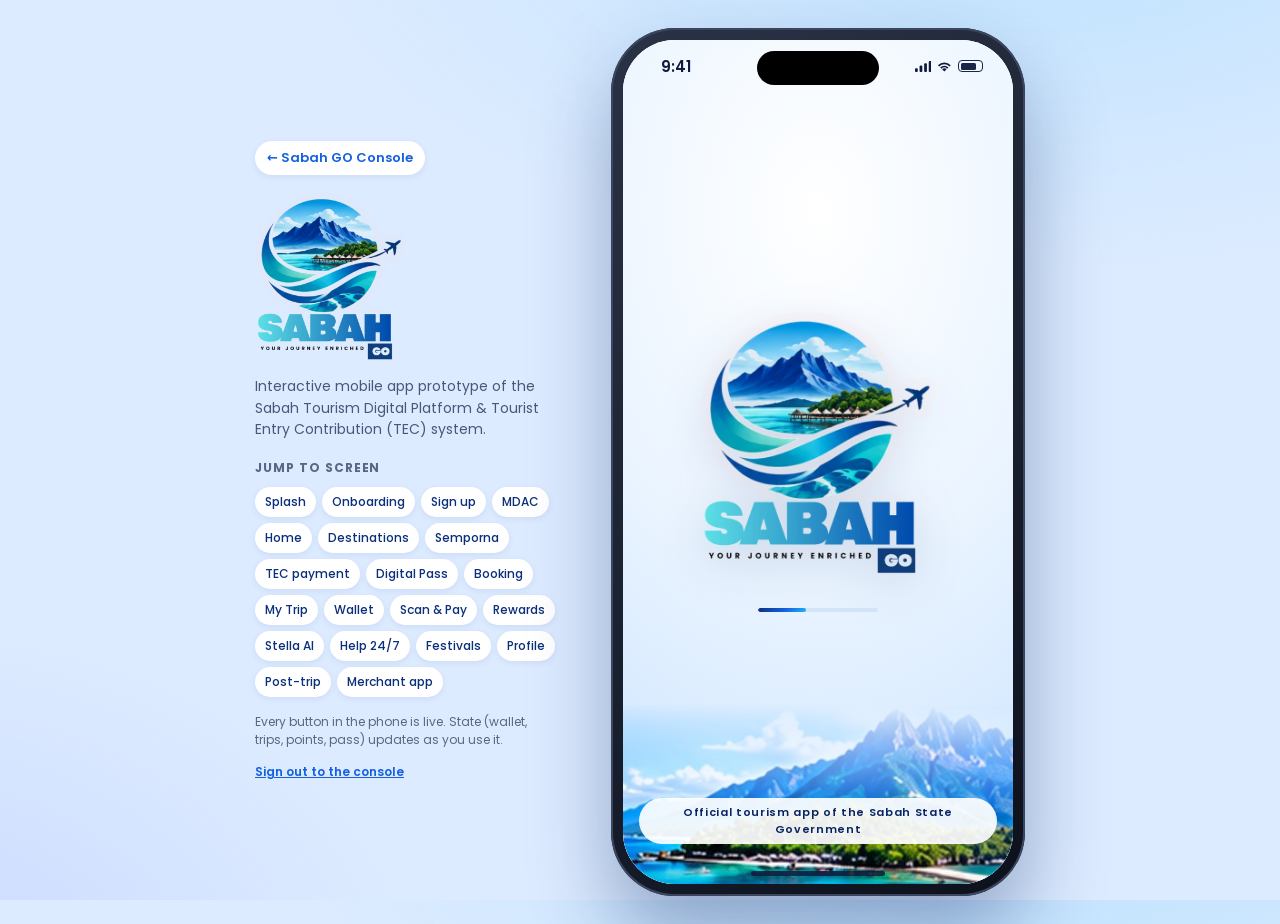
==== app/index.html @ c0ae14dd "Add Sabah GO Console as the main dashboard; visitor app becomes a sign-in - Install the government/m" ====
<!doctype html>
<html lang="en">
<head>
<meta charset="utf-8">
<meta name="viewport" content="width=device-width, initial-scale=1, viewport-fit=cover">
<link rel="icon" href="/img/logo_mark.webp">
<meta name="theme-color" content="#0B2F7A">
<title>Sabah GO</title>
<link rel="preconnect" href="https://fonts.googleapis.com">
<link rel="preconnect" href="https://fonts.gstatic.com" crossorigin>
<link href="https://fonts.googleapis.com/css2?family=Poppins:wght@400;500;600;700;800;900&display=swap" rel="stylesheet">
<link rel="stylesheet" href="/app/styles.css?v=18">
</head>
<body>
<div id="stage">
  <aside class="side">
    <a class="side-back" href="/">&larr; Sabah GO Console</a>
    <div class="side-brand">
      <img src="/img/logo.webp" alt="Sabah GO, your journey enriched">
    </div>
    <p class="side-lead">Interactive mobile app prototype of the Sabah Tourism Digital Platform &amp; Tourist Entry Contribution (TEC) system.</p>
    <h4>Jump to screen</h4>
    <div class="side-links" id="sideLinks"></div>
    <p class="side-note">Every button in the phone is live. State (wallet, trips, points, pass) updates as you use it.</p>
    <a class="side-out" href="/">Sign out to the console</a>
  </aside>
  <div class="device">
    <div class="phone" id="phone">
      <div class="statusbar" aria-hidden="true"><span class="sb-time">9:41</span><span class="island"></span><span class="sb-icons"><svg viewBox="0 0 18 12"><rect x="0" y="8" width="3" height="4" rx="1"/><rect x="5" y="5" width="3" height="7" rx="1"/><rect x="10" y="2.5" width="3" height="9.5" rx="1"/><rect x="15" y="0" width="3" height="12" rx="1"/></svg><svg viewBox="0 0 16 12"><path d="M8 11.5 5.6 9a3.4 3.4 0 0 1 4.8 0zM3.5 7a6.4 6.4 0 0 1 9 0l-1.4 1.4a4.4 4.4 0 0 0-6.2 0zM1 4.5a10 10 0 0 1 14 0l-1.4 1.4a8 8 0 0 0-11.2 0z"/></svg><span class="batt"><i></i></span></span></div>
      <div id="app"></div>
      <div id="sheetWrap" class="sheet-wrap" aria-hidden="true" onclick="if(event.target===this)closeSheet()"><div class="sheet" id="sheet" role="dialog" aria-modal="true" tabindex="-1"></div></div>
      <div id="toast" class="toast" role="status" aria-live="polite"></div>
      <div class="homebar" aria-hidden="true"></div>
    </div>
  </div>
</div>
<script src="/app/data.js?v=18"></script>
<script src="/app/app.js?v=18"></script>
</body>
</html>
---- app/styles.css ----
:root{
  --navy:#0A2463; --navy2:#0B2F7A; --blue:#1460E0; --blue2:#1E7BF2; --cyan:#22B5F0; --sky:#E8F2FF;
  --green:#17B26A; --teal:#14B8A6; --orange:#FF8A1F; --red:#F0436A; --purple:#7B4DE3; --gold:#FFC531;
  --ink:#0E1B3D; --ink2:#4A5878; --ink3:#8592AD; --line:#E3EAF5; --bg:#F3F7FD; --card:#fff;
  --sb:46px; --r:18px; --shadow:0 6px 20px rgba(16,56,140,.10); --shadow2:0 12px 30px rgba(16,56,140,.18);
  --grad:linear-gradient(135deg,#0B2F7A 0%,#1460E0 55%,#22B5F0 100%);
  --gradNavy:linear-gradient(160deg,#0A2463 0%,#0F3A92 60%,#1460E0 100%);
}
*{box-sizing:border-box;margin:0;padding:0;-webkit-tap-highlight-color:transparent}
html,body{height:100%}
body{font-family:Poppins,system-ui,-apple-system,Segoe UI,sans-serif;color:var(--ink);background:#DCEBFF;
  background-image:radial-gradient(1200px 600px at 80% -10%,#BFE3FF 0%,transparent 60%),radial-gradient(900px 600px at -10% 110%,#C9D8FF 0%,transparent 60%);
  -webkit-font-smoothing:antialiased}
button{font:inherit;color:inherit;background:none;border:0;cursor:pointer}
input,select,textarea{font:inherit;color:inherit}
img{display:block}
svg{display:block}

/* ---------- stage ---------- */
#stage{min-height:100%;display:flex;align-items:center;justify-content:center;gap:56px;padding:28px}
.side{width:300px;flex-shrink:0}
.side-brand{display:flex;align-items:center;gap:12px;margin-bottom:16px}
.side-brand img{width:70px;height:52px;object-fit:cover;border-radius:12px;mix-blend-mode:multiply}
.side-lead{font-size:14px;color:var(--ink2);line-height:1.55;margin-bottom:18px}
.side h4{font-size:12px;letter-spacing:.08em;text-transform:uppercase;color:var(--ink3);margin-bottom:10px}
.side-links{display:flex;flex-wrap:wrap;gap:6px;margin-bottom:16px}
.side-links button{font-size:12px;font-weight:500;padding:6px 10px;border-radius:99px;background:#fff;color:var(--navy2);box-shadow:0 2px 6px rgba(16,56,140,.08)}
.side-links button:hover{background:var(--blue);color:#fff}
.side-note{font-size:12px;color:var(--ink3);line-height:1.5}
.side-back{display:inline-flex;align-items:center;gap:6px;font-size:13px;font-weight:600;color:var(--blue);text-decoration:none;margin-bottom:18px;padding:7px 12px;border-radius:99px;background:#fff;box-shadow:0 2px 6px rgba(16,56,140,.08)}
.side-back:hover{background:var(--blue);color:#fff}
.side-out{display:inline-block;margin-top:14px;font-size:12px;font-weight:600;color:var(--blue)}
.device{padding:12px;border-radius:64px;background:linear-gradient(145deg,#2a3346,#0c111c);box-shadow:0 40px 80px rgba(10,36,99,.35),inset 0 0 0 2px #3b465e}
.phone{position:relative;width:390px;height:844px;border-radius:52px;overflow:hidden;background:var(--bg);isolation:isolate}
#app{position:absolute;inset:0}

/* status bar */
.statusbar{position:absolute;top:0;left:0;right:0;height:var(--sb);z-index:50;display:flex;align-items:center;justify-content:space-between;padding:6px 30px 0 38px;font-weight:600;font-size:15px;color:var(--ink);pointer-events:none;transition:color .2s}
.statusbar .island{position:absolute;left:50%;top:11px;transform:translateX(-50%);width:122px;height:34px;border-radius:20px;background:#000}
.sb-icons{display:flex;align-items:center;gap:6px}
.sb-icons svg{height:11px;width:auto;fill:currentColor}
.batt{width:25px;height:12px;border:1.5px solid currentColor;border-radius:4px;padding:1.5px;opacity:.95;position:relative}
.batt i{display:block;height:100%;width:78%;background:currentColor;border-radius:1.5px}
.phone.light-sb .statusbar{color:#fff}
.homebar{position:absolute;bottom:8px;left:50%;transform:translateX(-50%);width:134px;height:5px;border-radius:3px;background:#0E1B3D;z-index:60;pointer-events:none;opacity:.85}
.phone.light-sb.dark-bottom .homebar{background:#fff}

@media (max-width:860px){ .side{display:none} #stage{padding:0} }
@media (max-width:500px){
  :root{--sb:env(safe-area-inset-top,12px)}
  #stage{display:block;padding:0;min-height:100%}
  .device{padding:0;border-radius:0;box-shadow:none;background:none}
  .phone{width:100vw;height:100vh;height:100dvh;border-radius:0}
  .statusbar,.homebar{display:none}
}

/* ---------- screen layout ---------- */
.scr{position:absolute;inset:0;display:flex;flex-direction:column;background:var(--bg);animation:fadeIn .22s ease}
.scr.push{animation:pushIn .26s cubic-bezier(.2,.8,.2,1)}
@keyframes fadeIn{from{opacity:.4}to{opacity:1}}
@keyframes pushIn{from{transform:translateX(28px);opacity:.3}to{transform:none;opacity:1}}
.content{flex:1;overflow-y:auto;overflow-x:hidden;scrollbar-width:none;padding-bottom:28px;position:relative}
.content::-webkit-scrollbar{display:none}
.has-nav .content{padding-bottom:110px}
.has-footer .content{padding-bottom:20px}
.pad{padding:0 20px}

.hdr{display:flex;align-items:center;gap:10px;padding:calc(var(--sb) + 6px) 14px 12px;background:var(--bg);position:relative;z-index:5}
.hdr.white{background:#fff;border-bottom:1px solid var(--line)}
.hdr.dark{background:transparent;color:#fff}
.hdr-t{flex:1;text-align:center;min-width:0}
.hdr-t h1{font-size:17px;font-weight:600;white-space:nowrap;overflow:hidden;text-overflow:ellipsis}
.hdr-t p{font-size:11.5px;color:var(--ink3);margin-top:1px}
.hdr.dark .hdr-t p{color:rgba(255,255,255,.7)}
.ib{width:40px;height:40px;border-radius:14px;display:grid;place-items:center;background:#fff;box-shadow:0 2px 8px rgba(16,56,140,.08);flex-shrink:0;position:relative}
.ib svg{width:20px;height:20px}
.hdr.dark .ib,.ib.glass{background:rgba(255,255,255,.16);box-shadow:none;color:#fff;backdrop-filter:blur(8px);-webkit-backdrop-filter:blur(8px);border:1px solid rgba(255,255,255,.22)}
.ib-sp{width:40px;flex-shrink:0}
.dot-badge{position:absolute;top:8px;right:9px;width:8px;height:8px;border-radius:50%;background:var(--red);border:2px solid #fff}

/* ---------- brand ---------- */
.wm{display:inline-flex;align-items:center;gap:5px;font-weight:900;letter-spacing:-.02em;line-height:1}
.wm-s{font-size:34px;background:linear-gradient(180deg,#22B5F0 0%,#1E7BF2 55%,#1460E0 100%);-webkit-background-clip:text;background-clip:text;color:transparent}
.wm-go{font-size:19px;background:var(--navy2);color:#fff;padding:5px 6px 4px;border-radius:3px;letter-spacing:0}
.wm.sm .wm-s{font-size:24px}.wm.sm .wm-go{font-size:13px;padding:4px 5px 3px}
.wm.lg .wm-s{font-size:52px}.wm.lg .wm-go{font-size:28px;padding:7px 8px 6px}
.wm.white .wm-s{background:#fff;-webkit-background-clip:text;background-clip:text}
.wm.white .wm-go{background:#fff;color:var(--navy2)}
.wm-tag{font-size:9px;letter-spacing:.32em;font-weight:600;color:var(--navy2);margin-top:4px}
.wm.lg + .wm-tag{font-size:12px}

/* ---------- common ---------- */
.sec{margin-top:22px}
.sec-h{display:flex;align-items:center;justify-content:space-between;padding:0 20px;margin-bottom:12px}
.sec-h h2{font-size:17px;font-weight:700}
.sec-h button{font-size:13px;font-weight:600;color:var(--blue)}
.card{background:#fff;border-radius:var(--r);box-shadow:var(--shadow)}
.muted{color:var(--ink3)} .small{font-size:12px} .b{font-weight:600}
.row{display:flex;align-items:center;gap:12px}
.between{justify-content:space-between}
.hscroll{display:flex;gap:12px;overflow-x:auto;padding:4px 20px 10px;scrollbar-width:none;scroll-snap-type:x mandatory}
.hscroll::-webkit-scrollbar{display:none}
.hscroll>*{scroll-snap-align:start;flex-shrink:0}

.btn{display:inline-flex;align-items:center;justify-content:center;gap:8px;height:52px;padding:0 22px;border-radius:16px;font-weight:600;font-size:15px;transition:transform .1s,filter .15s}
.btn:active{transform:scale(.98)}
.btn svg{width:19px;height:19px}
.btn-primary{background:linear-gradient(90deg,#1460E0,#1E7BF2);color:#fff;box-shadow:0 8px 20px rgba(20,96,224,.32)}
.btn-primary:hover{filter:brightness(1.06)}
.btn-primary:disabled{opacity:.45;box-shadow:none;cursor:not-allowed}
.btn-light{background:#fff;color:var(--blue);box-shadow:var(--shadow)}
.btn-soft{background:var(--sky);color:var(--blue)}
.btn-ghost{color:var(--blue)}
.btn-white{background:#fff;color:var(--navy2)}
.btn-danger{background:#FFE8EE;color:var(--red)}
.btn-green{background:linear-gradient(90deg,#0E9F6E,#17B26A);color:#fff;box-shadow:0 8px 20px rgba(23,178,106,.3)}
.btn-sm{height:36px;padding:0 14px;border-radius:12px;font-size:13px}
.btn-block{width:100%}
.pill{display:inline-flex;align-items:center;gap:4px;font-size:11px;font-weight:600;padding:3px 9px;border-radius:99px;background:var(--sky);color:var(--blue)}
.pill svg{width:12px;height:12px}
.pill.green{background:#E2F8EE;color:#0E8F57}.pill.orange{background:#FFF0E0;color:#D9670A}.pill.red{background:#FFE8EE;color:#D42253}.pill.gold{background:#FFF6D6;color:#A57800}.pill.white{background:rgba(255,255,255,.2);color:#fff}

.footer{padding:12px 20px calc(18px + env(safe-area-inset-bottom,0px));background:#fff;border-top:1px solid var(--line);position:relative;z-index:6}
.phone .footer{padding-bottom:30px}
@media (max-width:500px){.phone .footer{padding-bottom:calc(14px + env(safe-area-inset-bottom,0px))}}

/* chips */
.chips{display:flex;gap:8px;overflow-x:auto;padding:2px 20px 4px;scrollbar-width:none}
.chips::-webkit-scrollbar{display:none}
.chip{flex-shrink:0;height:36px;padding:0 16px;border-radius:99px;background:#fff;font-size:13px;font-weight:500;color:var(--ink2);box-shadow:0 2px 6px rgba(16,56,140,.06);border:1px solid var(--line)}
.chip.on{background:var(--blue);color:#fff;border-color:var(--blue)}

/* search */
.search{display:flex;align-items:center;gap:10px;height:50px;padding:0 8px 0 16px;background:#fff;border-radius:16px;box-shadow:var(--shadow);color:var(--ink3);font-size:14px;width:100%;text-align:left}
.search svg{width:20px;height:20px;flex-shrink:0}
.search span{flex:1}
.search input{flex:1;border:0;outline:0;background:none;font-size:14.5px;color:var(--ink);min-width:0}
.search .filt{width:36px;height:36px;border-radius:12px;display:grid;place-items:center;color:var(--ink2)}

/* ---------- bottom nav ---------- */
.nav{position:absolute;left:0;right:0;bottom:0;z-index:20;height:92px;background:#fff;border-top:1px solid var(--line);display:flex;align-items:flex-start;padding:8px 8px 0;box-shadow:0 -6px 24px rgba(16,56,140,.06)}
@media (max-width:500px){.nav{height:calc(70px + env(safe-area-inset-bottom,0px))}}
.nav button{flex:1;display:flex;flex-direction:column;align-items:center;gap:3px;font-size:11px;font-weight:500;color:var(--ink3);padding-top:4px}
.nav button svg{width:24px;height:24px}
.nav button.on{color:var(--blue)}
.nav button.on svg{stroke-width:2.3}
.nav .center{position:relative;top:-26px}
.nav .center .ring{width:62px;height:62px;border-radius:22px;background:var(--grad);display:grid;place-items:center;color:#fff;box-shadow:0 10px 22px rgba(20,96,224,.4);border:4px solid #fff}
.nav .center.on{color:var(--blue)}
.nav .center span{margin-top:-1px}

.fab{position:absolute;right:16px;bottom:108px;z-index:19;display:flex;align-items:center;gap:8px;padding:5px 14px 5px 5px;border-radius:99px;background:var(--gradNavy);color:#fff;font-weight:600;font-size:13px;box-shadow:0 10px 24px rgba(10,36,99,.35)}
.fab img{width:38px;height:38px;border-radius:50%;object-fit:cover;object-position:50% 18%;border:2px solid #fff}
.fab .spark{position:absolute;top:-4px;left:28px;width:16px;height:16px;color:var(--gold)}
.no-nav .fab{bottom:28px}
.fab{padding:5px}
.fab img{width:50px;height:50px}
.fab .lbl{position:absolute;right:calc(100% + 8px);white-space:nowrap;background:var(--navy);padding:6px 10px;border-radius:10px;font-size:12px;opacity:0;transform:translateX(6px);transition:all .2s;pointer-events:none}
.fab:hover .lbl,.fab:focus-visible .lbl{opacity:1;transform:none}

/* ---------- sheet / toast ---------- */
.sheet-wrap{position:absolute;inset:0;z-index:80;background:rgba(8,20,52,.45);opacity:0;pointer-events:none;transition:opacity .2s;display:flex;align-items:flex-end}
.sheet-wrap.open{opacity:1;pointer-events:auto}
.sheet{width:100%;max-height:86%;overflow-y:auto;background:#fff;border-radius:28px 28px 0 0;padding:10px 20px 34px;transform:translateY(100%);transition:transform .28s cubic-bezier(.2,.8,.2,1)}
.sheet-wrap.open .sheet{transform:none}
.sheet .grab{width:44px;height:5px;border-radius:3px;background:#D4DCEA;margin:0 auto 14px}
.sheet h3{font-size:18px;font-weight:700;margin-bottom:6px}
.sheet p.lead{font-size:13.5px;color:var(--ink2);margin-bottom:16px;line-height:1.5}
.toast{position:absolute;left:50%;top:64px;transform:translate(-50%,-20px);z-index:90;background:var(--ink);color:#fff;font-size:13px;font-weight:500;padding:11px 16px;border-radius:14px;max-width:86%;opacity:0;pointer-events:none;transition:all .25s;display:flex;gap:8px;align-items:center;box-shadow:0 12px 30px rgba(0,0,0,.25)}
.toast.show{opacity:1;transform:translate(-50%,0)}
.toast svg{width:18px;height:18px;color:#4ADE80;flex-shrink:0}

/* ---------- lists ---------- */
.list{background:#fff;border-radius:var(--r);box-shadow:var(--shadow);overflow:hidden}
.li{display:flex;align-items:center;gap:14px;padding:14px 16px;width:100%;text-align:left;border-bottom:1px solid var(--line)}
.li:last-child{border-bottom:0}
.li:active{background:#F6F9FF}
.li .ico{width:42px;height:42px;border-radius:14px;display:grid;place-items:center;flex-shrink:0;background:var(--sky);color:var(--blue)}
.li .ico svg{width:21px;height:21px}
.li .tx{flex:1;min-width:0}
.li .tx b{display:block;font-size:14.5px;font-weight:600}
.li .tx small{display:block;font-size:12px;color:var(--ink3);margin-top:1px;line-height:1.4}
.li .chev{width:18px;height:18px;color:var(--ink3);flex-shrink:0}
.li .amt{font-weight:700;font-size:14.5px;white-space:nowrap}
.li .amt.pos{color:var(--green)}
.list-label{font-size:12px;font-weight:600;letter-spacing:.06em;text-transform:uppercase;color:var(--ink3);margin:22px 4px 10px}

/* icon bubbles */
.bub{width:56px;height:56px;border-radius:50%;display:grid;place-items:center;color:#fff;box-shadow:0 8px 16px -6px currentColor}
.bub svg{width:26px;height:26px;color:#fff}
.c-blue{background:linear-gradient(145deg,#2D8CFF,#1460E0);color:#1460E0}
.c-green{background:linear-gradient(145deg,#2DD4A3,#10A37F);color:#10A37F}
.c-orange{background:linear-gradient(145deg,#FFB443,#FF7A1A);color:#FF7A1A}
.c-red{background:linear-gradient(145deg,#FF6B8B,#E8345E);color:#E8345E}
.c-purple{background:linear-gradient(145deg,#9F7BFF,#6B3FD8);color:#6B3FD8}
.c-teal{background:linear-gradient(145deg,#3CD5E8,#0EA5C6);color:#0EA5C6}
.c-gold{background:linear-gradient(145deg,#FFD458,#F5A300);color:#F5A300}
.c-navy{background:linear-gradient(145deg,#2B57C4,#0A2463);color:#0A2463}

.grid4{display:grid;grid-template-columns:repeat(4,1fr);gap:16px 6px;padding:0 14px}
.cat{display:flex;flex-direction:column;align-items:center;gap:7px;font-size:11.5px;font-weight:500;color:var(--ink);text-align:center;line-height:1.25}
.cat .bub{width:54px;height:54px}

/* ---------- home ---------- */
.home-top{position:relative;height:392px;flex-shrink:0}
.home-top .bg{position:absolute;inset:0;width:100%;height:100%;object-fit:cover}
.home-top::after{content:"";position:absolute;inset:0;background:linear-gradient(180deg,rgba(255,255,255,.0) 30%,rgba(6,30,80,.15) 55%,rgba(6,30,80,.62) 100%)}
.home-logo{position:absolute;top:0;left:0;right:0;z-index:2;display:flex;align-items:center;justify-content:space-between;padding:calc(var(--sb) + 4px) 18px 12px;background:linear-gradient(180deg,rgba(255,255,255,.96) 0%,rgba(255,255,255,.9) 70%,rgba(255,255,255,0) 100%)}
.home-logo .lg{display:flex;align-items:center;gap:8px}
.home-logo .lg img{width:46px;height:34px;object-fit:cover;border-radius:10px;mix-blend-mode:multiply}
.home-hero-tx{position:absolute;left:20px;right:20px;bottom:76px;z-index:2;color:#fff}
.home-hero-tx .hi{font-size:13px;font-weight:500;opacity:.92}
.home-hero-tx h1{font-size:33px;line-height:1.08;font-weight:800;letter-spacing:-.01em;text-shadow:0 2px 14px rgba(0,0,0,.25);margin-top:2px}
.home-hero-tx p{font-size:12.5px;margin-top:8px;opacity:.95;font-weight:500}
.home-search{position:absolute;left:18px;right:18px;bottom:14px;z-index:3}
.home-sheet{background:var(--bg);border-radius:26px 26px 0 0;margin-top:-6px;position:relative;z-index:4;padding-top:20px}

.entry-card{margin:0 20px;padding:16px;border-radius:20px;background:var(--gradNavy);color:#fff;box-shadow:var(--shadow2);position:relative;overflow:hidden}
.entry-card::after{content:"";position:absolute;right:-40px;top:-40px;width:160px;height:160px;border-radius:50%;background:rgba(255,255,255,.07)}
.entry-card h3{font-size:15px;font-weight:700}
.entry-card p{font-size:12px;opacity:.85;margin-top:2px}
.steps{display:flex;gap:6px;margin:14px 0}
.step{flex:1;display:flex;flex-direction:column;gap:6px;font-size:10.5px;font-weight:500;opacity:.85}
.step i{height:5px;border-radius:3px;background:rgba(255,255,255,.25)}
.step.done i{background:#4ADE80}.step.cur i{background:var(--gold)}
.step.done,.step.cur{opacity:1}

.pass-mini{margin:0 20px;padding:14px;border-radius:20px;background:var(--gradNavy);color:#fff;display:flex;align-items:center;gap:14px;width:calc(100% - 40px);text-align:left;box-shadow:var(--shadow2)}
.pass-mini .qrbox{width:58px;height:58px;background:#fff;border-radius:12px;padding:5px;flex-shrink:0}
.pass-mini b{font-size:14px;display:block}
.pass-mini small{font-size:11.5px;opacity:.8;display:block;margin-top:2px}

.dcard{position:relative;width:200px;height:150px;border-radius:20px;overflow:hidden;box-shadow:var(--shadow);text-align:left;color:#fff}
.dcard img{width:100%;height:100%;object-fit:cover;transition:transform .4s}
.dcard:hover img{transform:scale(1.05)}
.dcard::after{content:"";position:absolute;inset:0;background:linear-gradient(180deg,transparent 40%,rgba(5,20,60,.78))}
.dcard .t{position:absolute;left:14px;bottom:12px;right:14px;z-index:2}
.dcard .t b{font-size:16px;font-weight:700;display:block;line-height:1.2}
.dcard .t small{font-size:11.5px;opacity:.9}
.dcard .hrt{position:absolute;top:10px;right:10px;z-index:3;width:32px;height:32px;border-radius:50%;background:rgba(255,255,255,.25);backdrop-filter:blur(6px);-webkit-backdrop-filter:blur(6px);display:grid;place-items:center;color:#fff}
.dcard .hrt svg{width:16px;height:16px}
.hrt.on svg{fill:var(--red);color:var(--red)}
.dcard .rt{position:absolute;top:10px;left:10px;z-index:3;font-size:11px;font-weight:600;background:rgba(255,255,255,.92);color:var(--ink);padding:3px 8px;border-radius:99px;display:flex;align-items:center;gap:3px}
.dcard .rt svg{width:12px;height:12px;color:var(--gold);fill:var(--gold)}

.rcard{width:112px;text-align:left}
.rcard .im{width:112px;height:100px;border-radius:16px;overflow:hidden;box-shadow:var(--shadow)}
.rcard img{width:100%;height:100%;object-fit:cover}
.rcard b{display:block;font-size:12.5px;font-weight:600;margin-top:7px}
.rcard small{font-size:11px;color:var(--ink3)}

.banner{margin:0 20px;border-radius:22px;overflow:hidden;position:relative;height:150px;display:block;width:calc(100% - 40px);text-align:left;color:#fff;box-shadow:var(--shadow2)}
.banner img{position:absolute;inset:0;width:100%;height:100%;object-fit:cover}
.banner::before{content:"";position:absolute;inset:0;background:linear-gradient(90deg,rgba(10,36,99,.95) 0%,rgba(10,36,99,.7) 48%,rgba(10,36,99,0) 80%);z-index:1}
.banner .bt{position:relative;z-index:2;padding:18px}
.banner h3{font-size:19px;font-weight:800;line-height:1.15;max-width:200px}
.banner p{font-size:11.5px;opacity:.9;margin:4px 0 12px;max-width:190px}
.banner .cta{display:inline-flex;align-items:center;gap:6px;background:var(--gold);color:var(--navy);font-weight:700;font-size:12px;padding:7px 12px;border-radius:99px}
.banner .cta svg{width:14px;height:14px}

.evcard{width:230px;border-radius:20px;overflow:hidden;background:#fff;box-shadow:var(--shadow);text-align:left}
.evcard .im{height:110px;position:relative}
.evcard img{width:100%;height:100%;object-fit:cover}
.evcard .date{position:absolute;left:10px;top:10px;background:#fff;border-radius:12px;padding:5px 9px;text-align:center;line-height:1.05}
.evcard .date b{display:block;font-size:17px;color:var(--blue)}
.evcard .date small{font-size:10px;font-weight:600;color:var(--ink2);text-transform:uppercase}
.evcard .bd{padding:11px 13px 13px}
.evcard .bd b{font-size:14px;display:block}
.evcard .bd small{font-size:11.5px;color:var(--ink3)}

.dealcard{width:250px;border-radius:20px;padding:15px;color:#fff;text-align:left;position:relative;overflow:hidden;box-shadow:var(--shadow)}
.dealcard .big{font-size:26px;font-weight:800;line-height:1}
.dealcard b{display:block;font-size:13.5px;margin-top:6px}
.dealcard small{font-size:11px;opacity:.88}
.dealcard .claim{position:absolute;right:12px;bottom:12px;background:#fff;color:var(--navy);font-size:11.5px;font-weight:700;padding:6px 11px;border-radius:99px}
.dealcard::after{content:"";position:absolute;right:-30px;top:-30px;width:110px;height:110px;border-radius:50%;background:rgba(255,255,255,.12)}

.svc{display:grid;grid-template-columns:repeat(4,1fr);gap:10px;padding:0 20px}
.svc button{background:#fff;border-radius:18px;padding:14px 4px 12px;display:flex;flex-direction:column;align-items:center;gap:8px;font-size:11px;font-weight:500;box-shadow:var(--shadow);line-height:1.2;text-align:center}
.svc .ico{width:40px;height:40px;border-radius:14px;display:grid;place-items:center}
.svc .ico svg{width:21px;height:21px}

/* ---------- destination list ---------- */
.dl{display:flex;flex-direction:column;gap:12px;padding:0 20px}
.drow{display:flex;align-items:center;gap:14px;background:#fff;border-radius:18px;padding:9px;box-shadow:var(--shadow);text-align:left;width:100%}
.drow .th{width:96px;height:78px;border-radius:14px;overflow:hidden;flex-shrink:0}
.drow .th img{width:100%;height:100%;object-fit:cover}
.drow .tx{flex:1;min-width:0}
.drow .tx b{font-size:15px;font-weight:600;display:block}
.drow .tx small{font-size:12px;color:var(--ink3);display:block}
.drow .meta{display:flex;align-items:center;gap:8px;margin-top:6px;font-size:11.5px;color:var(--ink2)}
.drow .meta svg{width:13px;height:13px}
.star{display:inline-flex;align-items:center;gap:3px;font-weight:600}
.star svg{color:var(--gold);fill:var(--gold)}
.hbtn{width:38px;height:38px;border-radius:12px;display:grid;place-items:center;color:var(--ink3);flex-shrink:0}
.hbtn svg{width:20px;height:20px}
.hbtn.on{color:var(--red)}.hbtn.on svg{fill:var(--red)}

/* ---------- detail ---------- */
.dhero{position:relative;height:330px;flex-shrink:0}
.dhero img{width:100%;height:100%;object-fit:cover}
.dhero::after{content:"";position:absolute;inset:0;background:linear-gradient(180deg,rgba(0,0,0,.25) 0%,transparent 30%,transparent 50%,rgba(5,20,60,.75) 100%)}
.dhero .top{position:absolute;top:calc(var(--sb) + 6px);left:16px;right:16px;display:flex;justify-content:space-between;z-index:3}
.dhero .top .r{display:flex;gap:8px}
.dhero .tt{position:absolute;left:20px;right:20px;bottom:40px;color:#fff;z-index:3}
.dhero .tt h1{font-size:32px;font-weight:800;line-height:1.05}
.dhero .tt p{font-size:14px;opacity:.92;margin-top:4px}
.dbody{background:var(--bg);border-radius:26px 26px 0 0;margin-top:-26px;position:relative;z-index:4;padding-top:8px}
.tabs{display:flex;gap:4px;padding:8px 14px 0;border-bottom:1px solid var(--line);overflow-x:auto;scrollbar-width:none;background:var(--bg)}
.tabs::-webkit-scrollbar{display:none}
.tabs button{flex-shrink:0;display:flex;flex-direction:column;align-items:center;gap:4px;padding:6px 10px 10px;font-size:12px;font-weight:500;color:var(--ink3);border-bottom:2.5px solid transparent;margin-bottom:-1px}
.tabs button svg{width:21px;height:21px}
.tabs button.on{color:var(--blue);border-color:var(--blue);font-weight:600}
.facts{display:grid;grid-template-columns:repeat(3,1fr);gap:8px}
.fact{background:#fff;border-radius:16px;padding:11px;box-shadow:var(--shadow)}
.fact svg{width:18px;height:18px;color:var(--blue);margin-bottom:6px}
.fact b{display:block;font-size:11px;color:var(--ink3);font-weight:500}
.fact span{font-size:12.5px;font-weight:600;line-height:1.3;display:block;margin-top:1px}
.para{font-size:13.5px;line-height:1.65;color:var(--ink2)}
.bigimg{border-radius:20px;overflow:hidden;height:170px;box-shadow:var(--shadow)}
.bigimg img{width:100%;height:100%;object-fit:cover}

.icard{display:flex;gap:12px;background:#fff;border-radius:18px;padding:10px;box-shadow:var(--shadow);align-items:center}
.icard .th{width:84px;height:84px;border-radius:14px;overflow:hidden;flex-shrink:0}
.icard .th img{width:100%;height:100%;object-fit:cover}
.icard .tx{flex:1;min-width:0}
.icard .tx b{font-size:14px;font-weight:600;display:block;line-height:1.3}
.icard .tx small{font-size:11.5px;color:var(--ink3);display:block;margin-top:2px}
.icard .pr{display:flex;align-items:center;justify-content:space-between;margin-top:7px}
.icard .pr span{font-weight:700;color:var(--blue);font-size:14px}
.icard .pr s{font-size:11px;color:var(--ink3);margin-left:4px;font-weight:500}
.stack{display:flex;flex-direction:column;gap:12px}

/* ---------- forms ---------- */
.field{display:block;margin-bottom:14px}
.field>span{display:block;font-size:12.5px;font-weight:600;color:var(--ink2);margin-bottom:6px}
.inp{width:100%;height:52px;border-radius:14px;border:1.5px solid var(--line);background:#fff;padding:0 16px;font-size:14.5px;outline:none;transition:border .15s}
.inp:focus{border-color:var(--blue);box-shadow:0 0 0 4px rgba(20,96,224,.1)}
textarea.inp{height:110px;padding:14px 16px;resize:none;line-height:1.5}
select.inp{appearance:none;background-image:url("data:image/svg+xml,%3Csvg xmlns='http://www.w3.org/2000/svg' width='20' height='20' fill='none' stroke='%238592AD' stroke-width='2' viewBox='0 0 24 24'%3E%3Cpath d='m6 9 6 6 6-6'/%3E%3C/svg%3E");background-repeat:no-repeat;background-position:right 14px center}
.check{display:flex;gap:10px;align-items:flex-start;font-size:12.5px;color:var(--ink2);line-height:1.5;cursor:pointer;text-align:left}
.check .box{width:22px;height:22px;border-radius:7px;border:1.5px solid #C4CFE2;flex-shrink:0;display:grid;place-items:center;background:#fff}
.check.on .box{background:var(--blue);border-color:var(--blue);color:#fff}
.check .box svg{width:14px;height:14px;opacity:0}.check.on .box svg{opacity:1}
.toggle{width:50px;height:30px;border-radius:99px;background:#CBD5E6;position:relative;flex-shrink:0;transition:background .2s}
.toggle::after{content:"";position:absolute;top:3px;left:3px;width:24px;height:24px;border-radius:50%;background:#fff;box-shadow:0 2px 4px rgba(0,0,0,.2);transition:transform .2s}
.toggle.on{background:var(--green)}.toggle.on::after{transform:translateX(20px)}
.seg{display:flex;background:#E6EDF8;border-radius:14px;padding:4px;margin:0 20px}
.seg button{flex:1;height:38px;border-radius:11px;font-size:13px;font-weight:600;color:var(--ink2)}
.seg button.on{background:#fff;color:var(--blue);box-shadow:0 2px 8px rgba(16,56,140,.1)}
.stepper{display:flex;align-items:center;gap:12px}
.stepper button{width:34px;height:34px;border-radius:11px;background:var(--sky);color:var(--blue);display:grid;place-items:center}
.stepper button:disabled{opacity:.35}
.stepper button svg{width:17px;height:17px}
.stepper b{min-width:18px;text-align:center;font-size:16px}

/* option tiles */
.opt{display:flex;align-items:center;gap:12px;width:100%;padding:12px 14px;background:#fff;border:1.5px solid var(--line);border-radius:16px;text-align:left;transition:border .15s,background .15s}
.opt.on{border-color:var(--blue);background:#F2F7FF;box-shadow:0 0 0 3px rgba(20,96,224,.08)}
.opt .radio{width:22px;height:22px;border-radius:50%;border:2px solid #C4CFE2;flex-shrink:0;position:relative}
.opt.on .radio{border-color:var(--blue)}
.opt.on .radio::after{content:"";position:absolute;inset:3px;border-radius:50%;background:var(--blue)}
.opt .tx{flex:1;min-width:0}
.opt .tx b{display:block;font-size:14px;font-weight:600}
.opt .tx small{display:block;font-size:11.5px;color:var(--ink3)}
.opt .logo{height:26px;width:auto;max-width:76px;object-fit:contain}
.opt .lg2{width:52px;height:36px;border-radius:9px;background:#fff;border:1px solid var(--line);display:grid;place-items:center;flex-shrink:0;padding:4px}
.opt .lg2 img{max-width:100%;max-height:100%;object-fit:contain}
.route{display:grid;grid-template-columns:1fr 1fr;gap:10px}
.rt-tile{border-radius:18px;overflow:hidden;background:#fff;border:2px solid transparent;box-shadow:var(--shadow);text-align:left;position:relative}
.rt-tile.on{border-color:var(--blue);box-shadow:0 0 0 4px rgba(20,96,224,.12)}
.rt-tile .im{height:70px;position:relative}
.rt-tile .im img{width:100%;height:100%;object-fit:cover}
.rt-tile .ck{position:absolute;top:8px;right:8px;width:24px;height:24px;border-radius:50%;background:var(--blue);color:#fff;display:none;place-items:center}
.rt-tile.on .ck{display:grid}
.rt-tile .ck svg{width:14px;height:14px}
.rt-tile .bd{padding:9px 12px 11px;display:flex;justify-content:space-between;align-items:flex-end}
.rt-tile .bd b{font-size:13.5px;display:block}
.rt-tile .bd small{font-size:11px;color:var(--ink3)}
.rt-tile .bd .p{background:var(--navy2);color:#fff;font-weight:700;font-size:13px;padding:4px 9px;border-radius:9px}

.sumrow{display:flex;justify-content:space-between;font-size:13.5px;padding:7px 0;color:var(--ink2)}
.sumrow b{color:var(--ink);font-weight:600}
.sumrow.tot{border-top:1.5px dashed var(--line);margin-top:6px;padding-top:12px;font-size:15px;color:var(--ink);font-weight:600}
.sumrow.tot b{font-size:20px;color:var(--blue);font-weight:800}
.sumrow .neg{color:var(--green)}

/* ---------- wallet / dark screens ---------- */
.navyscr{background:linear-gradient(180deg,#0A2463 0%,#0D3283 340px,var(--bg) 340px)}
.navyscr .hdr{background:transparent;color:#fff}
.bal{margin:4px 20px 0;border-radius:22px;padding:18px;background:linear-gradient(120deg,#1460E0,#1E88F5 60%,#22B5F0);color:#fff;position:relative;overflow:hidden;box-shadow:0 14px 30px rgba(6,28,90,.35)}
.bal::after{content:"";position:absolute;right:-50px;bottom:-70px;width:200px;height:200px;border-radius:50%;background:rgba(255,255,255,.1)}
.bal small{font-size:12.5px;opacity:.88}
.bal .amt{font-size:32px;font-weight:800;margin-top:2px;letter-spacing:-.01em}
.bal .add{position:absolute;right:16px;top:22px;width:46px;height:46px;border-radius:50%;background:var(--gold);color:var(--navy);display:grid;place-items:center;z-index:2;box-shadow:0 6px 14px rgba(0,0,0,.2)}
.bal .add svg{width:24px;height:24px;stroke-width:2.6}
.bal .sub{display:flex;gap:14px;margin-top:12px;font-size:11.5px;opacity:.95;position:relative;z-index:2}
.bal .sub span{display:flex;align-items:center;gap:5px}
.bal .sub svg{width:14px;height:14px}
.wact{display:grid;grid-template-columns:repeat(3,1fr);gap:10px;padding:16px 20px 0}
.wact button{background:#fff;border-radius:18px;padding:14px 6px;display:flex;flex-direction:column;align-items:center;gap:7px;font-size:12px;font-weight:600;color:var(--ink);box-shadow:var(--shadow)}
.wact button svg{width:24px;height:24px;color:var(--blue)}
.wact .dk{background:rgba(255,255,255,.1);color:#fff;box-shadow:none;border:1px solid rgba(255,255,255,.14)}
.wact .dk svg{color:#7CC4FF}

/* rewards */
.tier{margin:4px 20px 0;padding:18px;border-radius:22px;background:linear-gradient(135deg,#1C3F94,#2B5BC6);color:#fff;display:flex;gap:14px;align-items:center;border:1px solid rgba(255,255,255,.18);position:relative;overflow:hidden;width:calc(100% - 40px);text-align:left}
.tier .crown{width:54px;height:54px;border-radius:50%;background:linear-gradient(145deg,#FFE27A,#F5A300);display:grid;place-items:center;color:#7A4A00;flex-shrink:0;box-shadow:0 6px 16px rgba(245,163,0,.4)}
.tier .crown svg{width:28px;height:28px}
.tier b{font-size:17px;display:block}
.tier small{font-size:11.5px;opacity:.8}
.prog{height:7px;border-radius:5px;background:rgba(255,255,255,.2);margin-top:8px;overflow:hidden}
.prog i{display:block;height:100%;background:linear-gradient(90deg,#FFD458,#FFB020);border-radius:5px}
.pts{display:flex;align-items:baseline;gap:6px;color:#fff;padding:18px 22px 6px}
.pts b{font-size:34px;font-weight:800;color:var(--gold)}
.rw-row{display:flex;align-items:center;gap:12px;margin:8px 20px 0;padding:12px 14px;background:rgba(255,255,255,.1);border:1px solid rgba(255,255,255,.14);border-radius:16px;color:#fff;width:calc(100% - 40px);text-align:left}
.rw-row .ic{width:38px;height:38px;border-radius:12px;display:grid;place-items:center;flex-shrink:0}
.rw-row .ic svg{width:20px;height:20px;color:#fff}
.rw-row b{flex:1;font-size:14.5px}
.rw-row .chev{width:18px;height:18px;opacity:.6}
.coupon{display:flex;background:#fff;border-radius:18px;box-shadow:var(--shadow);overflow:hidden;position:relative;width:100%;text-align:left}
.coupon .l{width:96px;flex-shrink:0;display:flex;flex-direction:column;align-items:center;justify-content:center;color:#fff;padding:10px;text-align:center}
.coupon .l b{font-size:20px;font-weight:800;line-height:1}
.coupon .l small{font-size:10px;opacity:.9;margin-top:3px}
.coupon .r{flex:1;padding:12px 14px;border-left:2px dashed var(--line);min-width:0}
.coupon .r b{font-size:13.5px;display:block}
.coupon .r small{font-size:11.5px;color:var(--ink3);display:block;margin:2px 0 8px}
.coupon::before,.coupon::after{content:"";position:absolute;left:88px;width:16px;height:16px;border-radius:50%;background:var(--bg)}
.coupon::before{top:-8px}.coupon::after{bottom:-8px}

/* pass */
.pass{margin:6px 20px 0;border-radius:26px;overflow:hidden;background:#fff;box-shadow:0 20px 40px rgba(10,36,99,.22)}
.pass .ph{background:var(--gradNavy);color:#fff;padding:18px 20px;position:relative;overflow:hidden}
.pass .ph::after{content:"";position:absolute;inset:0;background:url(/img/villas2.jpg) center/cover;opacity:.22;mix-blend-mode:screen}
.pass .ph *{position:relative;z-index:2}
.pass .ph small{font-size:10.5px;letter-spacing:.14em;opacity:.85;font-weight:600}
.pass .ph h3{font-size:19px;font-weight:800;margin-top:2px}
.pass .pb{padding:18px 20px 20px;text-align:center}
.pass .qr{width:190px;height:190px;margin:0 auto;padding:10px;border-radius:18px;border:1.5px solid var(--line);background:#fff}
.pass .nm{font-size:19px;font-weight:700;margin-top:12px;letter-spacing:.02em}
.pass .kv{display:grid;grid-template-columns:1fr 1fr;gap:10px;text-align:left;margin-top:14px;padding-top:14px;border-top:1.5px dashed var(--line)}
.pass .kv small{font-size:10.5px;color:var(--ink3);display:block;text-transform:uppercase;letter-spacing:.06em}
.pass .kv b{font-size:13.5px}
.verified{display:inline-flex;align-items:center;gap:6px;background:#E2F8EE;color:#0E8F57;font-weight:600;font-size:12.5px;padding:6px 12px;border-radius:99px;margin-top:10px}
.verified svg{width:15px;height:15px}
.perks{display:grid;grid-template-columns:repeat(4,1fr);gap:8px;padding:0 20px}
.perks button{display:flex;flex-direction:column;align-items:center;gap:6px;font-size:10.5px;font-weight:500;text-align:center;line-height:1.25;background:#fff;border-radius:16px;padding:12px 4px;box-shadow:var(--shadow)}
.perks .ico{width:38px;height:38px;border-radius:12px;display:grid;place-items:center;background:#E2F8EE;color:#0E8F57}
.perks .ico svg{width:20px;height:20px}

/* success */
.okwrap{display:flex;flex-direction:column;align-items:center;text-align:center;padding:calc(var(--sb) + 40px) 24px 0}
.okc{width:96px;height:96px;border-radius:50%;background:linear-gradient(145deg,#34D399,#10A37F);display:grid;place-items:center;color:#fff;box-shadow:0 0 0 12px rgba(16,163,127,.12),0 0 0 26px rgba(16,163,127,.06);animation:pop .45s cubic-bezier(.2,1.6,.4,1)}
.okc svg{width:48px;height:48px;stroke-width:3}
@keyframes pop{from{transform:scale(.3);opacity:0}to{transform:none;opacity:1}}
.okwrap h1{font-size:23px;font-weight:800;margin-top:30px}
.okwrap p{font-size:13.5px;color:var(--ink2);margin-top:6px;line-height:1.5}
.receipt{width:100%;margin-top:22px;text-align:left;padding:16px 18px}

/* chat */
.chat{display:flex;flex-direction:column;gap:12px;padding:6px 16px 10px}
.msg{max-width:84%;font-size:13.5px;line-height:1.5;padding:11px 14px;border-radius:18px;animation:fadeIn .25s}
.msg.bot{background:#fff;border-top-left-radius:6px;box-shadow:var(--shadow);align-self:flex-start}
.msg.me{background:var(--blue);color:#fff;border-top-right-radius:6px;align-self:flex-end}
.botrow{display:flex;gap:8px;align-items:flex-start}
.botrow>img{width:30px;height:30px;border-radius:50%;object-fit:cover;object-position:50% 15%;flex-shrink:0;border:2px solid #fff;box-shadow:var(--shadow)}
.botrow .msg{max-width:calc(100% - 50px)}
.typing{display:flex;gap:4px;padding:14px}
.typing i{width:7px;height:7px;border-radius:50%;background:#9AA8C4;animation:blink 1s infinite}
.typing i:nth-child(2){animation-delay:.15s}.typing i:nth-child(3){animation-delay:.3s}
@keyframes blink{0%,100%{opacity:.3}50%{opacity:1}}
.daycard{display:flex;gap:10px;align-items:center;background:#F4F8FF;border-radius:14px;padding:7px;margin-top:8px;width:100%;text-align:left}
.daycard img{width:62px;height:50px;border-radius:10px;object-fit:cover;flex-shrink:0}
.daycard .d{font-size:10px;font-weight:700;color:#fff;background:var(--blue);padding:2px 7px;border-radius:6px;display:inline-block}
.daycard b{display:block;font-size:13px;margin-top:2px}
.daycard small{font-size:11px;color:var(--ink3);display:block;line-height:1.3}
.daycard .chev{width:16px;height:16px;color:var(--ink3);margin-left:auto;flex-shrink:0}
.qchips{display:flex;flex-wrap:wrap;gap:6px;margin-top:4px}
.qchips button{font-size:12px;font-weight:500;padding:7px 12px;border-radius:99px;background:#fff;border:1.5px solid #CFE0FF;color:var(--blue)}
.chatbar{display:flex;gap:8px;align-items:center;padding:10px 14px 30px;background:#fff;border-top:1px solid var(--line)}
@media (max-width:500px){.chatbar{padding-bottom:calc(10px + env(safe-area-inset-bottom,0px))}}
.chatbar input{flex:1;height:46px;border-radius:99px;border:1.5px solid var(--line);padding:0 18px;outline:none;font-size:14px;background:#F6F9FE}
.chatbar input:focus{border-color:var(--blue)}
.chatbar .send{width:46px;height:46px;border-radius:50%;background:var(--blue);color:#fff;display:grid;place-items:center;flex-shrink:0}
.chatbar .send svg,.chatbar .mic svg{width:20px;height:20px}
.chatbar .mic{width:40px;height:40px;border-radius:50%;display:grid;place-items:center;color:var(--ink3)}
.chatbar .mic.on{color:#fff;background:var(--red);animation:pulse 1s infinite}
@keyframes pulse{0%{box-shadow:0 0 0 0 rgba(240,67,106,.5)}100%{box-shadow:0 0 0 14px rgba(240,67,106,0)}}
.stella-hero{position:relative;margin:0 16px 4px;border-radius:24px;overflow:hidden;height:210px;background:var(--gradNavy)}
.stella-hero img{position:absolute;left:-6px;bottom:0;height:100%;width:56%;object-fit:cover;object-position:50% 10%}
.stella-hero .bub2{position:absolute;right:14px;top:24px;width:52%;background:#fff;border-radius:18px 18px 18px 4px;padding:12px 14px;font-size:13px;line-height:1.45;color:var(--ink);box-shadow:0 10px 24px rgba(0,0,0,.2)}
.stella-hero .bub2 b{color:var(--blue)}
.stella-hero .tag{position:absolute;right:14px;bottom:16px;color:#fff;font-size:11px;display:flex;align-items:center;gap:6px;opacity:.9}
.stella-hero .tag i{width:8px;height:8px;border-radius:50%;background:#4ADE80;box-shadow:0 0 0 3px rgba(74,222,128,.25)}
.smenu{display:flex;flex-direction:column;gap:8px}
.smenu button{display:flex;align-items:center;gap:12px;background:#fff;border-radius:16px;padding:11px 12px;text-align:left;box-shadow:var(--shadow);width:100%}
.smenu .ico{width:38px;height:38px;border-radius:12px;background:var(--sky);color:var(--blue);display:grid;place-items:center;flex-shrink:0}
.smenu .ico svg{width:20px;height:20px}
.smenu b{font-size:13.5px;display:block}
.smenu small{font-size:11px;color:var(--ink3)}
.smenu .chev{width:16px;height:16px;color:var(--ink3);margin-left:auto}

/* scanner */
.scan{position:absolute;inset:0;background:#0b0f19;display:flex;flex-direction:column;color:#fff}
.scan .cam{position:absolute;inset:0;background:url(/img/market1.jpg) center/cover;filter:blur(3px) brightness(.55)}
.scan .frame{position:relative;width:250px;height:250px;margin:80px auto 0;border-radius:28px;cursor:pointer}
.scan .frame::before{content:"";position:absolute;inset:0;border-radius:28px;box-shadow:0 0 0 2000px rgba(5,10,25,.55)}
.scan .corner{position:absolute;width:46px;height:46px;border:5px solid #fff}
.scan .c1{top:0;left:0;border-right:0;border-bottom:0;border-radius:28px 0 0 0}
.scan .c2{top:0;right:0;border-left:0;border-bottom:0;border-radius:0 28px 0 0}
.scan .c3{bottom:0;left:0;border-right:0;border-top:0;border-radius:0 0 0 28px}
.scan .c4{bottom:0;right:0;border-left:0;border-top:0;border-radius:0 0 28px 0}
.scan .line{position:absolute;left:16px;right:16px;height:3px;background:linear-gradient(90deg,transparent,#22B5F0,transparent);box-shadow:0 0 14px #22B5F0;animation:scanl 2s ease-in-out infinite}
@keyframes scanl{0%{top:14px}50%{top:calc(100% - 17px)}100%{top:14px}}
.scan .qrghost{position:absolute;inset:50px;opacity:.85;background:#fff;border-radius:10px;padding:8px}
.scan .hint{position:relative;text-align:center;margin-top:26px;font-size:14px;font-weight:500}
.scan .hint small{display:block;font-size:12px;opacity:.7;margin-top:4px;font-weight:400}
.scan .rails{position:relative;display:flex;justify-content:center;gap:6px;margin-top:18px;flex-wrap:wrap;padding:0 30px}
.scan .rails span{background:rgba(255,255,255,.95);border-radius:8px;height:28px;padding:4px 8px;display:grid;place-items:center}
.scan .rails img{height:18px;width:auto}
.scan .tools{position:absolute;bottom:50px;left:0;right:0;display:flex;justify-content:center;gap:28px}
.scan .tools button{display:flex;flex-direction:column;align-items:center;gap:8px;font-size:12px;color:#fff}
.scan .tools .c{width:58px;height:58px;border-radius:50%;background:rgba(255,255,255,.14);display:grid;place-items:center;border:1px solid rgba(255,255,255,.2)}
.scan .tools .c.on{background:#fff;color:var(--navy)}
.scan .tools svg{width:24px;height:24px}

/* keypad */
.amtdisp{text-align:center;padding:18px 0 6px}
.amtdisp small{font-size:12.5px;color:var(--ink3)}
.amtdisp .v{font-size:44px;font-weight:800;letter-spacing:-.02em;margin-top:2px}
.amtdisp .v span{font-size:22px;color:var(--ink3);margin-right:6px;font-weight:700}
.keys{display:grid;grid-template-columns:repeat(3,1fr);gap:8px;padding:0 24px}
.keys button{height:54px;border-radius:16px;font-size:22px;font-weight:600;background:#fff;box-shadow:0 2px 6px rgba(16,56,140,.06)}
.keys button:active{background:var(--sky)}
.keys button svg{width:22px;height:22px;margin:auto}

/* trips */
.tripcard{margin:0 20px;border-radius:24px;overflow:hidden;position:relative;height:178px;color:#fff;box-shadow:var(--shadow2)}
.tripcard img{position:absolute;inset:0;width:100%;height:100%;object-fit:cover}
.tripcard::after{content:"";position:absolute;inset:0;background:linear-gradient(180deg,rgba(5,20,60,.1),rgba(5,20,60,.82))}
.tripcard .tc{position:absolute;inset:0;z-index:2;padding:16px;display:flex;flex-direction:column;justify-content:flex-end}
.tripcard h3{font-size:21px;font-weight:800}
.tripcard .m{display:flex;gap:14px;font-size:12px;margin-top:6px;opacity:.95}
.tripcard .m span{display:flex;align-items:center;gap:5px}
.tripcard .m svg{width:14px;height:14px}
.tripcard .cd{position:absolute;top:14px;right:14px;z-index:3;background:rgba(255,255,255,.95);color:var(--navy);border-radius:14px;padding:7px 11px;text-align:center;line-height:1.1}
.tripcard .cd b{font-size:20px;display:block}
.tripcard .cd small{font-size:10px;font-weight:600}
.day{display:flex;gap:12px;padding:0 20px}
.day .rail{display:flex;flex-direction:column;align-items:center;width:44px;flex-shrink:0}
.day .rail .n{width:44px;height:44px;border-radius:14px;background:var(--grad);color:#fff;display:flex;flex-direction:column;align-items:center;justify-content:center;line-height:1}
.day .rail .n small{font-size:9px;font-weight:600;opacity:.85}
.day .rail .n b{font-size:16px}
.day .rail .v{flex:1;width:2px;background:repeating-linear-gradient(180deg,#C9D8F2 0 5px,transparent 5px 10px);margin:6px 0}
.day .items{flex:1;padding-bottom:18px;min-width:0}
.day .items h4{font-size:14.5px;font-weight:700}
.day .items>small{font-size:11.5px;color:var(--ink3)}
.tl{display:flex;gap:10px;align-items:center;background:#fff;border-radius:14px;padding:8px;margin-top:8px;box-shadow:var(--shadow);width:100%;text-align:left}
.tl img{width:52px;height:44px;border-radius:10px;object-fit:cover;flex-shrink:0}
.tl .tm{font-size:10.5px;font-weight:700;color:var(--blue)}
.tl b{font-size:13px;display:block;line-height:1.25}
.tl .chev{width:16px;height:16px;color:var(--ink3);margin-left:auto;flex-shrink:0}
.empty{text-align:center;padding:36px 30px;color:var(--ink3)}
.empty .bub{margin:0 auto 14px;width:70px;height:70px}
.empty b{display:block;color:var(--ink);font-size:16px;margin-bottom:4px}
.empty p{font-size:13px;line-height:1.5;margin-bottom:16px}

/* profile */
.prof-h{padding:calc(var(--sb) + 10px) 20px 70px;background:var(--gradNavy);color:#fff;position:relative;overflow:hidden}
.prof-h::after{content:"";position:absolute;inset:0;background:url(/img/hero_sabah.jpg) center 70%/cover;opacity:.18}
.prof-h>*{position:relative;z-index:2}
.av{width:68px;height:68px;border-radius:50%;background:linear-gradient(145deg,#FFD458,#FF8A1F);display:grid;place-items:center;font-weight:800;font-size:24px;color:#fff;border:3px solid rgba(255,255,255,.7);flex-shrink:0}
.prof-card{margin:-50px 20px 0;position:relative;z-index:3;display:grid;grid-template-columns:repeat(3,1fr);background:#fff;border-radius:20px;box-shadow:var(--shadow2);padding:14px 4px}
.prof-card button{display:flex;flex-direction:column;align-items:center;gap:2px;border-right:1px solid var(--line)}
.prof-card button:last-child{border:0}
.prof-card b{font-size:17px;color:var(--navy2)}
.prof-card small{font-size:11px;color:var(--ink3)}

/* onboarding */
.ob{position:absolute;inset:0;display:flex;flex-direction:column;background:#fff}
.ob .im{height:58%;position:relative;overflow:hidden}
.ob .im img{width:100%;height:100%;object-fit:cover;animation:kb 8s ease-out both}
@keyframes kb{from{transform:scale(1.12)}to{transform:scale(1)}}
.ob .im::after{content:"";position:absolute;inset:0;background:linear-gradient(180deg,rgba(255,255,255,0) 60%,#fff 100%)}
.ob .skip{position:absolute;top:calc(var(--sb) + 6px);right:16px;z-index:3;background:rgba(255,255,255,.85);border-radius:99px;padding:7px 14px;font-size:13px;font-weight:600;color:var(--navy2)}
.ob .bd{flex:1;padding:0 28px;display:flex;flex-direction:column}
.ob .kick{display:inline-flex;align-items:center;gap:8px;font-size:12px;font-weight:700;color:var(--blue);letter-spacing:.06em;text-transform:uppercase}
.ob .kick .bub{width:34px;height:34px}.ob .kick .bub svg{width:18px;height:18px}
.ob h1{font-size:28px;font-weight:800;line-height:1.15;margin-top:12px;color:var(--navy)}
.ob h1 em{font-style:normal;color:var(--blue)}
.ob p{font-size:14px;color:var(--ink2);line-height:1.6;margin-top:10px}
.ob .ft{margin-top:auto;padding-bottom:44px;display:flex;align-items:center;justify-content:space-between}
@media (max-width:500px){.ob .ft{padding-bottom:calc(24px + env(safe-area-inset-bottom,0px))}}
.dots{display:flex;gap:6px}
.dots i{width:8px;height:8px;border-radius:4px;background:#D4DEEE;transition:width .2s}
.dots i.on{width:26px;background:var(--blue)}

.splash{position:absolute;inset:0;display:flex;flex-direction:column;align-items:center;justify-content:center;background:radial-gradient(120% 80% at 50% 20%,#FFFFFF 0%,#EAF4FF 55%,#CFE6FF 100%);cursor:pointer}
.splash .em{width:230px;height:166px;object-fit:cover;mix-blend-mode:multiply;-webkit-mask-image:radial-gradient(closest-side,#000 82%,transparent 100%);mask-image:radial-gradient(closest-side,#000 82%,transparent 100%);animation:pop .7s cubic-bezier(.2,1.4,.4,1)}
.splash .wave{position:absolute;bottom:0;left:0;right:0;height:180px;background:url(/img/home_hero.jpg) center/cover;-webkit-mask-image:linear-gradient(180deg,transparent,#000 60%);mask-image:linear-gradient(180deg,transparent,#000 60%)}
.splash .ld{margin-top:34px;width:120px;height:4px;border-radius:2px;background:#D4E4F9;overflow:hidden}
.splash .ld i{display:block;height:100%;width:40%;background:var(--grad);border-radius:2px;animation:load 1.4s ease-in-out infinite}
@keyframes load{0%{transform:translateX(-100%)}100%{transform:translateX(260%)}}
.splash .by{position:absolute;bottom:40px;font-size:11px;color:#fff;font-weight:600;letter-spacing:.06em;z-index:2;text-shadow:0 1px 6px rgba(0,0,0,.4)}

/* merchant */
.mscr{background:linear-gradient(180deg,#064E3B 0%,#0E7A57 300px,#F1F8F5 300px)}
.mscr .hdr{background:transparent;color:#fff}
.mbal{margin:6px 20px 0;border-radius:22px;background:#fff;padding:16px;box-shadow:0 14px 30px rgba(6,60,40,.25)}
.mbal .amt{font-size:30px;font-weight:800;color:#0E7A57}
.mgrid{display:grid;grid-template-columns:repeat(3,1fr);gap:10px;padding:0 20px}
.mgrid button{background:#fff;border-radius:18px;padding:14px 6px;display:flex;flex-direction:column;align-items:center;gap:8px;font-size:12px;font-weight:600;box-shadow:0 6px 16px rgba(6,60,40,.08)}
.mgrid .ico{width:44px;height:44px;border-radius:14px;background:#E2F8EE;color:#0E8F57;display:grid;place-items:center}
.mgrid .ico svg{width:22px;height:22px}
.bars{display:flex;align-items:flex-end;gap:8px;height:140px;padding:10px 4px 0}
.bars div{flex:1;display:flex;flex-direction:column;align-items:center;gap:6px;font-size:10px;color:var(--ink3);height:100%;justify-content:flex-end}
.bars i{display:block;width:100%;border-radius:8px 8px 4px 4px;background:linear-gradient(180deg,#34D399,#0E8F57)}
.bars div.hl i{background:linear-gradient(180deg,#FFD458,#F5A300)}
.stand{margin:10px auto 0;width:260px;border-radius:26px;background:linear-gradient(180deg,#10A37F,#0E7A57);padding:18px;color:#fff;text-align:center;box-shadow:0 20px 40px rgba(6,60,40,.3)}
.stand .q{background:#fff;border-radius:16px;padding:12px;margin:12px 0}

.stars{display:flex;gap:6px;justify-content:center}
.stars span svg{width:28px;height:28px;color:var(--gold);fill:var(--gold)}
.stars button svg{width:36px;height:36px;color:#D4DCEA}
.stars button.on svg{color:var(--gold);fill:var(--gold)}
.acc{background:#fff;border-radius:16px;box-shadow:var(--shadow);margin-bottom:8px;overflow:hidden}
.acc button{width:100%;display:flex;align-items:center;justify-content:space-between;padding:14px 16px;font-size:13.5px;font-weight:600;text-align:left;gap:10px}
.acc button svg{width:18px;height:18px;color:var(--ink3);transition:transform .2s;flex-shrink:0}
.acc.open button svg{transform:rotate(180deg)}
.acc .ans{display:none;padding:0 16px 14px;font-size:13px;color:var(--ink2);line-height:1.55}
.acc.open .ans{display:block}
.loading-ov{position:absolute;inset:0;z-index:85;background:rgba(255,255,255,.88);backdrop-filter:blur(4px);-webkit-backdrop-filter:blur(4px);display:flex;flex-direction:column;align-items:center;justify-content:center;gap:16px;font-weight:600;color:var(--navy2);font-size:14px}
.spin{width:52px;height:52px;border-radius:50%;border:5px solid #D4E4F9;border-top-color:var(--blue);animation:sp 0.8s linear infinite}
@keyframes sp{to{transform:rotate(360deg)}}
.info-box{display:flex;gap:10px;background:#EEF5FF;border:1px solid #D3E4FF;border-radius:14px;padding:12px;font-size:12px;line-height:1.5;color:var(--ink2)}
.info-box svg{width:18px;height:18px;color:var(--blue);flex-shrink:0;margin-top:1px}
.info-box.green{background:#ECFBF3;border-color:#C7F0DA}.info-box.green svg{color:var(--green)}
.info-box.orange{background:#FFF6EC;border-color:#FFE0BD}.info-box.orange svg{color:var(--orange)}
.grp{font-size:11.5px;font-weight:700;color:var(--ink3);letter-spacing:.07em;text-transform:uppercase;margin:18px 2px 8px;display:flex;align-items:center;gap:8px}
.grp::after{content:"";flex:1;height:1px;background:var(--line)}
.flag{font-size:20px;line-height:1}

/* ---------- motion layer ---------- */
:root{--ease:cubic-bezier(.2,.8,.2,1)}
@keyframes rise{from{opacity:0;transform:translateY(22px)}to{opacity:1;transform:none}}
@keyframes heroDrift{from{transform:scale(1.1)}to{transform:scale(1)}}
.scr.enter .content>*,.scr.enter .home-sheet>*,.scr.enter .dbody>*,.scr.enter .hscroll>*,.scr.enter .dl>*,.scr.enter .stack>*,.scr.enter .grid4>*,.scr.enter .list>.li{animation:rise .5s var(--ease) backwards}
.scr.enter .content>*:nth-child(2),.scr.enter .home-sheet>*:nth-child(2),.scr.enter .hscroll>*:nth-child(2),.scr.enter .dl>*:nth-child(2),.scr.enter .stack>*:nth-child(2),.scr.enter .grid4>*:nth-child(2),.scr.enter .list>.li:nth-child(2){animation-delay:.07s}
.scr.enter .content>*:nth-child(3),.scr.enter .home-sheet>*:nth-child(3),.scr.enter .hscroll>*:nth-child(3),.scr.enter .dl>*:nth-child(3),.scr.enter .stack>*:nth-child(3),.scr.enter .grid4>*:nth-child(3),.scr.enter .list>.li:nth-child(3){animation-delay:.14s}
.scr.enter .content>*:nth-child(4),.scr.enter .home-sheet>*:nth-child(4),.scr.enter .hscroll>*:nth-child(4),.scr.enter .dl>*:nth-child(4),.scr.enter .stack>*:nth-child(4),.scr.enter .grid4>*:nth-child(4),.scr.enter .list>.li:nth-child(4){animation-delay:.21s}
.scr.enter .content>*:nth-child(n+5),.scr.enter .home-sheet>*:nth-child(n+5),.scr.enter .hscroll>*:nth-child(n+5),.scr.enter .dl>*:nth-child(n+5),.scr.enter .stack>*:nth-child(n+5),.scr.enter .grid4>*:nth-child(n+5),.scr.enter .list>.li:nth-child(n+5){animation-delay:.28s}
.scr.enter .home-top .bg,.scr.enter .dhero>img{animation:heroDrift 6s var(--ease) backwards}
.scr.enter .home-hero-tx{animation:rise .6s .1s var(--ease) backwards}
.scr.enter .fab{animation:rise .5s .4s var(--ease) backwards}

/* press, hover, focus feedback on every control */
button,a.btn,[role="button"]{transition:transform .14s var(--ease),box-shadow .2s,background-color .2s,color .2s,filter .2s}
button:active:not(:disabled),[role="button"]:active{transform:scale(.96)}
.nav .center:active{transform:scale(.94)}
@media (hover:hover){
  .drow:hover,.icard:hover,.evcard:hover,.dealcard:hover,.coupon:hover,.svc button:hover,.wact button:hover,.mgrid button:hover,.perks button:hover{transform:translateY(-2px);box-shadow:var(--shadow2)}
  .cat:hover .bub{transform:translateY(-3px)}
  .li:hover{background:#F6F9FF}
  .chip:not(.on):hover{border-color:var(--blue);color:var(--blue)}
}
.cat .bub{transition:transform .2s var(--ease)}
:focus-visible{outline:3px solid #6AA8FF;outline-offset:2px;border-radius:12px}
.inp:focus-visible{outline:none}

/* touch targets: 44px minimum */
.ib{width:44px;height:44px}
.ib-sp{width:44px}
.hbtn{width:44px;height:44px}
.stepper button{width:40px;height:40px}
.chip{height:40px}
.dcard .hrt{width:40px;height:40px}
.dots button{min-height:44px;min-width:20px}
.btn-sm{height:40px}
.toggle{margin:7px 0}

@media (prefers-reduced-motion:reduce){
  *,*::before,*::after{animation-duration:.01ms!important;animation-delay:0s!important;animation-iteration-count:1!important;transition-duration:.01ms!important;scroll-behavior:auto!important}
}

svg.chev{width:18px;height:18px;flex-shrink:0}
.tier .chev{width:22px;height:22px;opacity:.7}
.rwscr .hdr{background:#0A2463;color:#fff}
.rwscr .hdr .ib{background:rgba(255,255,255,.16);color:#fff;box-shadow:none;border:1px solid rgba(255,255,255,.22)}
.navyblock{background:linear-gradient(180deg,#0A2463,#123C96);padding:4px 0 22px;border-radius:0 0 28px 28px}
.search span{white-space:nowrap;overflow:hidden;text-overflow:ellipsis;min-width:0}

/* ================= accessibility pass (WCAG 2.1 AA) ================= */
/* 1.4.3 contrast — secondary text, status colours */
:root{--ink3:#5B6782;--okText:#08703F;--dangerText:#B0173F}
.li .amt.pos,.amt.pos{color:var(--okText)}
.pill.green,.verified,.info-box.green{color:var(--okText)}
.pill.orange{color:#9A4A06}.pill.gold{color:#7A5800}.pill.red{color:var(--dangerText)}
.btn-danger{color:var(--dangerText)}
.hdr-t p[style*="--green"]{color:var(--okText)!important}
/* white text sits only on shades that reach 4.5:1 */
.dealcard.c-blue,.coupon .l.c-blue{background:#1557C8}
.dealcard.c-green,.coupon .l.c-green{background:#08724D}
.dealcard.c-orange,.coupon .l.c-orange{background:#A84B07}
.dealcard.c-purple,.coupon .l.c-purple{background:#5B32C2}
.dealcard.c-teal,.coupon .l.c-teal{background:#0B6A85}
.dealcard.c-red,.coupon .l.c-red{background:#B8183F}
.cpn-hd.c-blue{background:#1557C8}.cpn-hd.c-green{background:#08724D}.cpn-hd.c-orange{background:#A84B07}.cpn-hd.c-purple{background:#5B32C2}.cpn-hd.c-teal{background:#0B6A85}
.av{color:var(--navy);background:linear-gradient(145deg,#FFD458,#FFB020)}
.btn-green{background:#08724D}
.stand{background:linear-gradient(180deg,#08724D,#064E3B)}
button.card[onclick*="999"]{background:#B8183F!important}
.mscr .mbal .btn-ghost,.mscr .btn-ghost,.mscr .sec-h button{color:var(--okText)!important}
/* stronger scrims behind text on photos */
.home-top::after{background:linear-gradient(180deg,rgba(255,255,255,0) 22%,rgba(6,30,80,.35) 48%,rgba(6,30,80,.78) 100%)}
.home-hero-tx p,.home-hero-tx .hi{text-shadow:0 1px 6px rgba(0,0,0,.45)}
.dcard::after{background:linear-gradient(180deg,transparent 30%,rgba(5,20,60,.85))}
.dhero::after{background:linear-gradient(180deg,rgba(0,0,0,.3) 0%,transparent 28%,transparent 42%,rgba(5,20,60,.85) 100%)}
.tripcard::after{background:linear-gradient(180deg,rgba(5,20,60,.15),rgba(5,20,60,.88))}
.banner::before{background:linear-gradient(90deg,rgba(10,36,99,.97) 0%,rgba(10,36,99,.85) 55%,rgba(10,36,99,.1) 85%)}
.splash .by{color:var(--navy);background:rgba(255,255,255,.92);padding:6px 12px;border-radius:99px;text-shadow:none}
.scan .hint small{opacity:.9}

/* 2.5.5 target size — 44 × 44 minimum */
.chip,.btn-sm,.seg button,.qchips button{min-height:44px;height:auto}
.stepper button,.hbtn,.dcard .hrt,.chatbar .mic,.stars button{width:44px;height:44px;display:grid;place-items:center}
.stars button svg{width:34px;height:34px}
.toggle{position:relative}
.toggle::before{content:"";position:absolute;inset:-7px -2px}
.btn-ghost,.sec-h button{min-height:44px;min-width:44px;display:inline-flex;align-items:center;justify-content:center;padding:0 6px}
.ob .skip{min-height:44px;padding:0 16px}
.dots button{min-width:44px;display:grid;place-items:center}
.check{min-height:44px;align-items:center}
.icard .pr .btn-sm{height:44px}

/* stretched-link cards: one primary control, no nested buttons (4.1.2) */
.stretch{position:static;text-align:left;font:inherit;color:inherit;background:none;padding:0}
.stretch::after{content:"";position:absolute;inset:0;z-index:1;border-radius:inherit}
.drow,.icard{position:relative}
.drow .hbtn,.icard .btn,.dcard .hrt,.dcard .rt{position:relative;z-index:2}
.dcard .t{z-index:2}
.stretch:focus-visible{outline:none}
.drow:has(.stretch:focus-visible),.icard:has(.stretch:focus-visible),.dcard:has(.stretch:focus-visible){outline:3px solid #6AA8FF;outline-offset:2px}

/* inline field error (3.3.1) */
.field-err{display:block;color:var(--dangerText);font-size:12.5px;font-weight:600;margin:-6px 0 12px}
.inp[aria-invalid="true"]{border-color:var(--dangerText)}
.sr-only{position:absolute;width:1px;height:1px;padding:0;margin:-1px;overflow:hidden;clip:rect(0,0,0,0);white-space:nowrap;border:0}
.dcard{display:flex;flex-direction:column;justify-content:flex-end}
.dcard>img{position:absolute;inset:0}
.dcard .t{position:static;padding:0 14px 12px}
.dcard .t b,.dcard .t small{position:relative;z-index:2;display:block}
.dcard .stretch b{font-size:16px;font-weight:700;line-height:1.2;color:#fff}
.drow .stretch b{font-size:15px;font-weight:600;display:block}
/* focus moves must never scroll the phone shell itself */
.phone,#app{overflow:clip}
.dcard .rt,.dcard .hrt{position:absolute;z-index:3}
.row:has(>.btn-sm){flex-wrap:wrap}
.row>.btn-sm{min-width:92px}
.splash .by{left:50%;transform:translateX(-50%);width:max-content;max-width:calc(100% - 32px);text-align:center}

/* ================= layout & polish pass ================= */
/* carousels: snapping keeps the 20px page gutter instead of pinning the first card to the edge */
.hscroll,.chips{scroll-padding-inline:20px}
/* bottom nav: the raised Wallet ring overlaps upward; its label shares the other tabs' baseline */
.nav .center{top:0}
.nav .center .ring{margin-top:-38px}
/* Stella button steps aside while scrolling down so it never covers content; returns on scroll up */
.fab{transition:transform .25s var(--ease),opacity .2s}
.scr.fab-away .fab{opacity:0;transform:translateY(12px) scale(.85);pointer-events:none}
/* readable minimum for secondary text (12px) */
.rcard small,.evcard .bd small,.dcard .t small,.pass-mini small,.entry-card p,.hdr-t p,.cat,.svc button,.step,.rcard b{font-size:12px}
.pill{font-size:11.5px}
.evcard .date small{font-size:10.5px}
/* recommended cards: a touch wider, captions clamp to two lines so rows stay even */
.rcard{width:124px}
.rcard .im{width:124px;height:108px}
.rcard small{display:-webkit-box;-webkit-line-clamp:2;-webkit-box-orient:vertical;overflow:hidden;line-height:1.35}
/* discount lines use the AA-safe green */
.sumrow .neg{color:var(--okText)}
/* search: the filter icon keeps its own width so the placeholder gets the rest */
.search .filt{flex:0 0 36px}
/* home categories: soft tinted tiles with a deep-tone icon (icons ≥ 3:1 on their tint) */
.cat .bub{border-radius:18px;box-shadow:inset 0 0 0 1px rgba(10,36,99,.05)}
.cat .bub svg{width:25px;height:25px;color:currentColor}
.cat .c-blue{background:#E8F1FF;color:#1557C8}
.cat .c-green{background:#E3F7EF;color:#08724D}
.cat .c-orange{background:#FFF0E0;color:#B85208}
.cat .c-red{background:#FFE9EE;color:#B8183F}
.cat .c-purple{background:#F0EAFF;color:#5B32C2}
.cat .c-teal{background:#E0F6FA;color:#0B6A85}
.cat .c-navy{background:#E6ECF8;color:#0A2463}
.cat .c-gold{background:#FFF5D6;color:#8A6100}
@media (hover:hover){ .cat:hover .bub{box-shadow:inset 0 0 0 1px rgba(10,36,99,.05),0 8px 16px -8px rgba(10,36,99,.35)} }
/* Stella banner: solid navy text panel on the left, photo on the right, height follows content */
.banner{height:auto;min-height:176px;background:#0A2463;display:flex;align-items:center}
.banner img{left:auto;width:50%}
.banner::before{background:linear-gradient(90deg,#0A2463 0%,#0A2463 48%,rgba(10,36,99,.55) 62%,rgba(10,36,99,0) 82%)}
.banner .bt{padding:20px;max-width:64%;display:flex;flex-direction:column;align-items:flex-start}
.banner .kick{display:inline-flex;align-items:center;gap:5px;font-size:11.5px;font-weight:600;color:var(--gold);letter-spacing:.02em;margin-bottom:8px}
.banner .kick svg{width:14px;height:14px}
.banner h3{font-size:18px;line-height:1.2;max-width:none;text-wrap:balance}
.banner p{font-size:12.5px;line-height:1.45;max-width:none;margin:6px 0 14px;opacity:.85}
.banner .cta{min-height:40px;padding:0 16px;font-size:13px}
/* navy screens (wallet, pass): the navy band scrolls with the content instead of staying pinned behind it */
.navyscr{background:var(--bg)}
.navyscr .hdr{background:#0A2463}
.navyscr .content{background:linear-gradient(180deg,#0A2463 0,#0D3283 232px,var(--bg) 232px) no-repeat local}
/* brand logo (transparent artwork, no blend tricks needed) */
.splash .logo{width:236px;height:auto;animation:pop .7s cubic-bezier(.2,1.4,.4,1);filter:drop-shadow(0 12px 24px rgba(10,36,99,.15))}
.home-logo .lg .mark,.mark{width:50px;height:auto;mix-blend-mode:normal;border-radius:0;object-fit:contain}
.side-brand img{width:150px;height:auto;mix-blend-mode:normal;border-radius:0}
/* Stella imagery framing */
.fab img,.botrow img{object-position:50% 35%}
.banner img{object-position:50% 20%}
.stella-hero img{object-position:50% 0}
.stella-hero img{-webkit-mask-image:linear-gradient(90deg,#000 72%,transparent);mask-image:linear-gradient(90deg,#000 72%,transparent)}
.stella-hero .tag{width:52%;align-items:flex-start;line-height:1.35;font-size:11.5px}
.stella-hero .tag i{flex-shrink:0;margin-top:4px}
/* headings get programmatic focus on screen change for screen readers; they are not controls, so no focus ring */
h1[tabindex="-1"]:focus,h1[tabindex="-1"]:focus-visible{outline:none}
/* TEC impact card: where the contribution goes */
.impact{margin-top:4px;border-radius:20px;overflow:hidden;background:#fff;box-shadow:var(--shadow);border:1px solid #D7EFE3}
.impact-top{display:flex;gap:12px;align-items:flex-start;padding:16px 16px 14px;background:linear-gradient(135deg,#E6F7EE 0%,#E3F2FF 100%)}
.impact-ico{width:40px;height:40px;border-radius:12px;background:#08724D;color:#fff;display:grid;place-items:center;flex-shrink:0}
.impact-ico svg{width:21px;height:21px}
.impact h2{font-size:16px;font-weight:700;color:var(--ink);line-height:1.3}
.impact-top p{font-size:12.5px;color:var(--ink2);line-height:1.5;margin-top:3px}
.impact-grid{display:grid;grid-template-columns:1fr 1fr;gap:8px;padding:12px}
.impact-it{display:flex;flex-direction:column;gap:2px;padding:12px;border-radius:14px;background:var(--bg)}
.impact-it span{width:32px;height:32px;border-radius:10px;background:#fff;color:#08724D;display:grid;place-items:center;margin-bottom:6px;box-shadow:0 2px 6px rgba(16,56,140,.06)}
.impact-it span svg{width:18px;height:18px}
.impact-it b{font-size:13px;font-weight:600;color:var(--ink)}
.impact-it small{font-size:12px;color:var(--ink3);line-height:1.35}
.impact-foot{display:flex;gap:8px;align-items:center;padding:0 16px 14px;font-size:12.5px;color:var(--ink2)}
.impact-foot svg{width:16px;height:16px;color:#08724D;flex-shrink:0}
.impact-foot b{color:#08724D}
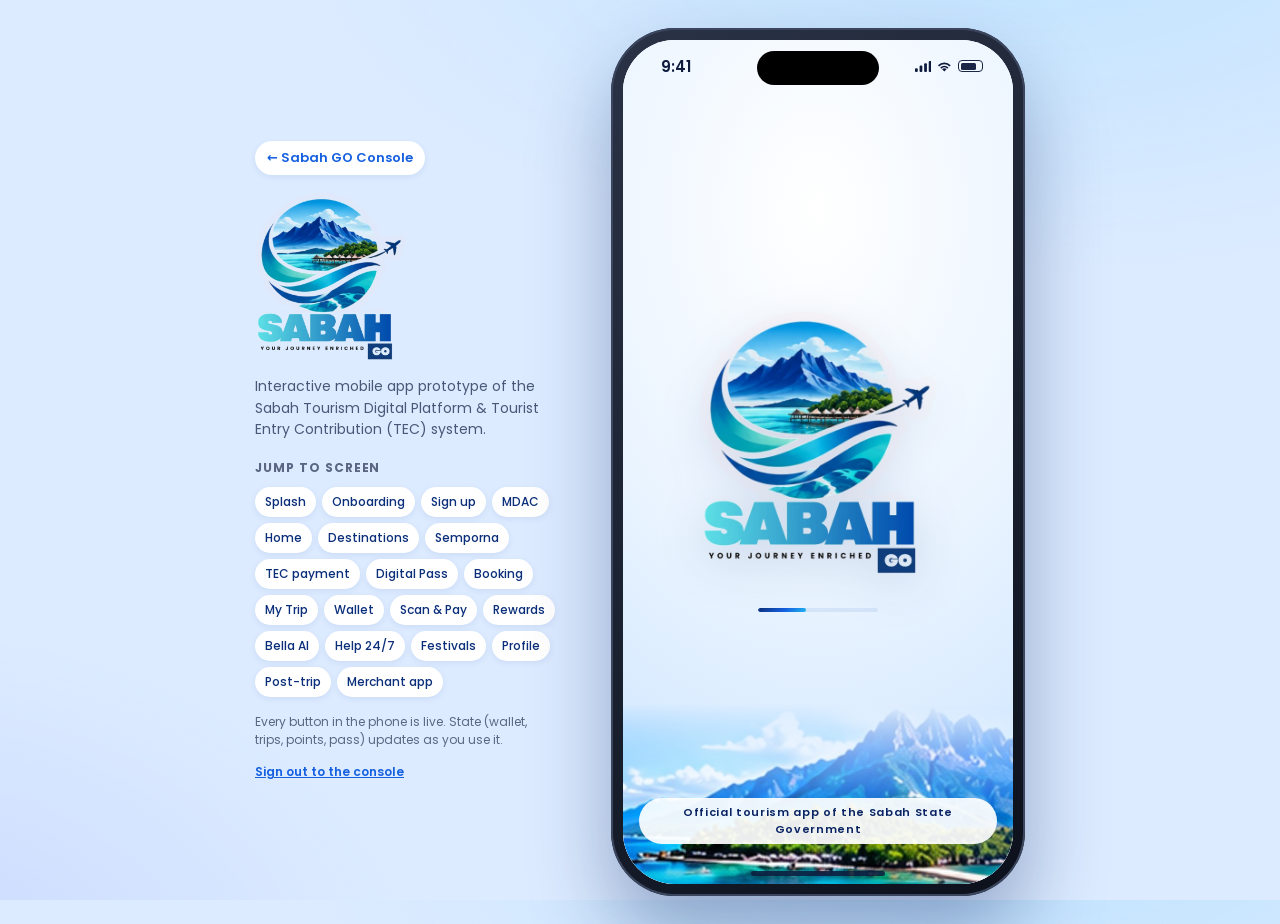
==== commit 989161d5: "Bump asset versions so browsers load the Bella rename Co-Authored-By: Claude Opus 5.5 <noreply@anthr" ====
--- a/app/index.html
+++ b/app/index.html
@@ -9,7 +9,7 @@
 <link rel="preconnect" href="https://fonts.googleapis.com">
 <link rel="preconnect" href="https://fonts.gstatic.com" crossorigin>
 <link href="https://fonts.googleapis.com/css2?family=Poppins:wght@400;500;600;700;800;900&display=swap" rel="stylesheet">
-<link rel="stylesheet" href="/app/styles.css?v=18">
+<link rel="stylesheet" href="/app/styles.css?v=21">
 </head>
 <body>
 <div id="stage">
@@ -34,7 +34,7 @@
     </div>
   </div>
 </div>
-<script src="/app/data.js?v=18"></script>
-<script src="/app/app.js?v=18"></script>
+<script src="/app/data.js?v=21"></script>
+<script src="/app/app.js?v=21"></script>
 </body>
 </html>
--- a/app/styles.css
+++ b/app/styles.css
@@ -486,12 +486,12 @@
 .chatbar .mic{width:40px;height:40px;border-radius:50%;display:grid;place-items:center;color:var(--ink3)}
 .chatbar .mic.on{color:#fff;background:var(--red);animation:pulse 1s infinite}
 @keyframes pulse{0%{box-shadow:0 0 0 0 rgba(240,67,106,.5)}100%{box-shadow:0 0 0 14px rgba(240,67,106,0)}}
-.stella-hero{position:relative;margin:0 16px 4px;border-radius:24px;overflow:hidden;height:210px;background:var(--gradNavy)}
-.stella-hero img{position:absolute;left:-6px;bottom:0;height:100%;width:56%;object-fit:cover;object-position:50% 10%}
-.stella-hero .bub2{position:absolute;right:14px;top:24px;width:52%;background:#fff;border-radius:18px 18px 18px 4px;padding:12px 14px;font-size:13px;line-height:1.45;color:var(--ink);box-shadow:0 10px 24px rgba(0,0,0,.2)}
-.stella-hero .bub2 b{color:var(--blue)}
-.stella-hero .tag{position:absolute;right:14px;bottom:16px;color:#fff;font-size:11px;display:flex;align-items:center;gap:6px;opacity:.9}
-.stella-hero .tag i{width:8px;height:8px;border-radius:50%;background:#4ADE80;box-shadow:0 0 0 3px rgba(74,222,128,.25)}
+.bella-hero{position:relative;margin:0 16px 4px;border-radius:24px;overflow:hidden;height:210px;background:var(--gradNavy)}
+.bella-hero img{position:absolute;left:-6px;bottom:0;height:100%;width:56%;object-fit:cover;object-position:50% 10%}
+.bella-hero .bub2{position:absolute;right:14px;top:24px;width:52%;background:#fff;border-radius:18px 18px 18px 4px;padding:12px 14px;font-size:13px;line-height:1.45;color:var(--ink);box-shadow:0 10px 24px rgba(0,0,0,.2)}
+.bella-hero .bub2 b{color:var(--blue)}
+.bella-hero .tag{position:absolute;right:14px;bottom:16px;color:#fff;font-size:11px;display:flex;align-items:center;gap:6px;opacity:.9}
+.bella-hero .tag i{width:8px;height:8px;border-radius:50%;background:#4ADE80;box-shadow:0 0 0 3px rgba(74,222,128,.25)}
 .smenu{display:flex;flex-direction:column;gap:8px}
 .smenu button{display:flex;align-items:center;gap:12px;background:#fff;border-radius:16px;padding:11px 12px;text-align:left;box-shadow:var(--shadow);width:100%}
 .smenu .ico{width:38px;height:38px;border-radius:12px;background:var(--sky);color:var(--blue);display:grid;place-items:center;flex-shrink:0}
@@ -764,7 +764,7 @@
 /* bottom nav: the raised Wallet ring overlaps upward; its label shares the other tabs' baseline */
 .nav .center{top:0}
 .nav .center .ring{margin-top:-38px}
-/* Stella button steps aside while scrolling down so it never covers content; returns on scroll up */
+/* Bella button steps aside while scrolling down so it never covers content; returns on scroll up */
 .fab{transition:transform .25s var(--ease),opacity .2s}
 .scr.fab-away .fab{opacity:0;transform:translateY(12px) scale(.85);pointer-events:none}
 /* readable minimum for secondary text (12px) */
@@ -791,7 +791,7 @@
 .cat .c-navy{background:#E6ECF8;color:#0A2463}
 .cat .c-gold{background:#FFF5D6;color:#8A6100}
 @media (hover:hover){ .cat:hover .bub{box-shadow:inset 0 0 0 1px rgba(10,36,99,.05),0 8px 16px -8px rgba(10,36,99,.35)} }
-/* Stella banner: solid navy text panel on the left, photo on the right, height follows content */
+/* Bella banner: solid navy text panel on the left, photo on the right, height follows content */
 .banner{height:auto;min-height:176px;background:#0A2463;display:flex;align-items:center}
 .banner img{left:auto;width:50%}
 .banner::before{background:linear-gradient(90deg,#0A2463 0%,#0A2463 48%,rgba(10,36,99,.55) 62%,rgba(10,36,99,0) 82%)}
@@ -809,13 +809,13 @@
 .splash .logo{width:236px;height:auto;animation:pop .7s cubic-bezier(.2,1.4,.4,1);filter:drop-shadow(0 12px 24px rgba(10,36,99,.15))}
 .home-logo .lg .mark,.mark{width:50px;height:auto;mix-blend-mode:normal;border-radius:0;object-fit:contain}
 .side-brand img{width:150px;height:auto;mix-blend-mode:normal;border-radius:0}
-/* Stella imagery framing */
+/* Bella imagery framing */
 .fab img,.botrow img{object-position:50% 35%}
 .banner img{object-position:50% 20%}
-.stella-hero img{object-position:50% 0}
-.stella-hero img{-webkit-mask-image:linear-gradient(90deg,#000 72%,transparent);mask-image:linear-gradient(90deg,#000 72%,transparent)}
-.stella-hero .tag{width:52%;align-items:flex-start;line-height:1.35;font-size:11.5px}
-.stella-hero .tag i{flex-shrink:0;margin-top:4px}
+.bella-hero img{object-position:50% 0}
+.bella-hero img{-webkit-mask-image:linear-gradient(90deg,#000 72%,transparent);mask-image:linear-gradient(90deg,#000 72%,transparent)}
+.bella-hero .tag{width:52%;align-items:flex-start;line-height:1.35;font-size:11.5px}
+.bella-hero .tag i{flex-shrink:0;margin-top:4px}
 /* headings get programmatic focus on screen change for screen readers; they are not controls, so no focus ring */
 h1[tabindex="-1"]:focus,h1[tabindex="-1"]:focus-visible{outline:none}
 /* TEC impact card: where the contribution goes */
@@ -834,3 +834,18 @@
 .impact-foot{display:flex;gap:8px;align-items:center;padding:0 16px 14px;font-size:12.5px;color:var(--ink2)}
 .impact-foot svg{width:16px;height:16px;color:#08724D;flex-shrink:0}
 .impact-foot b{color:#08724D}
+
+/* ---------- TEC: one price, families ---------- */
+.fee-card{display:flex;gap:14px;align-items:center;margin-top:14px;padding:14px 16px;border-radius:var(--r);background:#fff;box-shadow:var(--shadow)}
+.fee-card>div{flex-shrink:0;width:86px;height:70px;border-radius:16px;background:var(--grad);color:#fff;display:flex;flex-direction:column;align-items:center;justify-content:center}
+.fee-card>div b{font-size:20px;font-weight:800;line-height:1.1}.fee-card>div span{font-size:10.5px;opacity:.85}
+.fee-card p{font-size:12.5px;color:var(--ink2);line-height:1.5}
+.howfam{display:flex;gap:12px;margin-top:12px;padding:14px;border-radius:16px;background:var(--sky);color:var(--navy2)}
+.howfam>svg{width:20px;height:20px;flex-shrink:0;margin-top:2px;color:var(--blue)}
+.howfam b{font-size:13.5px;display:block}.howfam p{font-size:12.5px;color:var(--ink2);line-height:1.5;margin-top:3px}
+.pm-tabs{display:flex;gap:8px;overflow-x:auto;padding:2px 20px 12px;scrollbar-width:none}
+.pm-tabs::-webkit-scrollbar{display:none}
+.pm-tabs button{flex-shrink:0;height:34px;padding:0 14px;border-radius:99px;font-size:13px;font-weight:600;color:#fff;background:rgba(255,255,255,.14);border:1px solid rgba(255,255,255,.25)}
+.pm-tabs button.on{background:#fff;color:var(--navy2);border-color:#fff}
+.pass .qr.away{display:flex;flex-direction:column;align-items:center;justify-content:center;gap:6px;text-align:center;background:var(--sky);border-color:var(--sky);color:var(--navy2);padding:16px}
+.pass .qr.away svg{width:34px;height:34px;color:var(--blue)}.pass .qr.away b{font-size:13px}.pass .qr.away small{font-size:11.5px;color:var(--ink2)}
